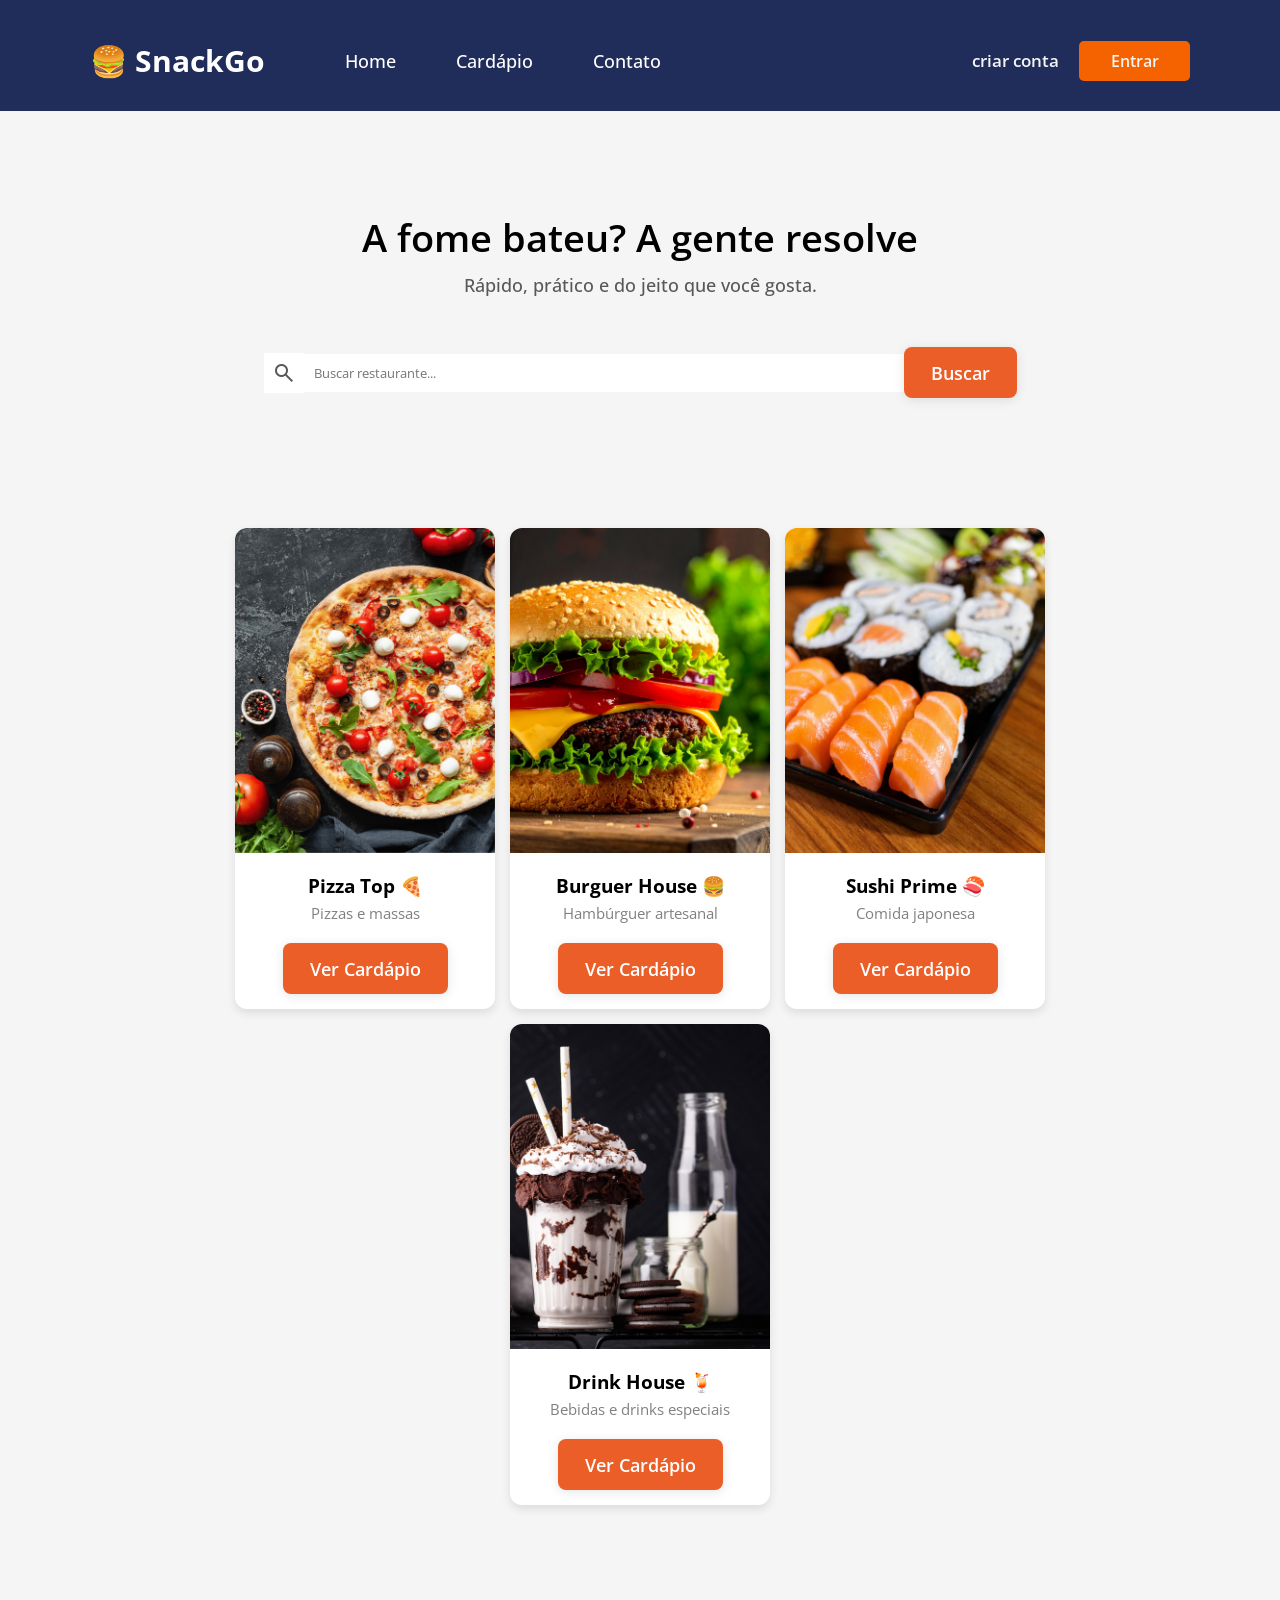
==== src/index.html @ 57ff4b2a "[feat] adiciona página inicial" ====
<!DOCTYPE html>
<html lang="pt-BR">
<head>
  <meta charset="UTF-8">
  <title>SnackGo</title>
  <link rel="stylesheet" href="style.css">
  <link rel="preconnect" href="https://fonts.googleapis.com">
  <link rel="preconnect" href="https://fonts.gstatic.com" crossorigin>

  <link href="https://fonts.googleapis.com/css2?family=Open+Sans:wght@300;400;500;600;700&display=swap" rel="stylesheet">

  <link rel="stylesheet" href="https://fonts.googleapis.com/css2?family=Material+Symbols+Outlined:opsz,wght,FILL,GRAD@20..48,100..700,0..1,-50..200&icon_names=search" />
</head>
<body>

  <!-- HEADER -->
  <header>
    <nav class="header__nav">
      <h1>🍔 SnackGo</h1>
            <ul class="header__menu">
                <li><a class="header__link" href="#">Home</a></li>
                <li><a class="header__link" href="#best-sellers">Cardápio</a></li>
                <li><a class="header__link" href="#contact">Contato</a></li>
            </ul>
    </nav>
    <nav class="login">
      <ul class="header__search">
        <li><a href="/cadastro" class="cadastro__link">criar conta</a></li>
        <li><a href="/login" class="login__link">Entrar</a></li>
      </ul>
    </nav>

  </header>

  <!-- BANNER -->
  <section class="banner">
    <h2>A fome bateu? A gente resolve</h2>
    <p>Rápido, prático e do jeito que você gosta.</p>
    <div class="search">
      <span class="material-symbols-outlined">search</span>
      <input type="text" class="barra-search" placeholder="Buscar restaurante...">
      <button class="button__search">Buscar</button>
    </div>
  </section>

  <!-- LISTA DE RESTAURANTES -->
  <section class="restaurantes">

    <div class="card">
      <img src="img/pizza_banner.png" alt="Restaurante">
      <h3>Pizza Top 🍕</h3>
      <p>Pizzas e massas</p>
      <button class="button__card">Ver Cardápio</button>
    </div>

    <div class="card">
      <img src="img/burger_banner.png" alt="Restaurante">
      <h3>Burguer House 🍔</h3>
      <p>Hambúrguer artesanal</p>
      <button class="button__card">Ver Cardápio</button>
    </div>

    <div class="card">
      <img src="img/sushi_banner.png" alt="Restaurante">
      <h3>Sushi Prime 🍣</h3>
      <p>Comida japonesa</p>
      <button class="button__card">Ver Cardápio</button>
    </div>

    <div class="card">
      <img src="img/drinks_banner.png" alt="Restaurante">
      <h3>Drink House 🍹</h3>
      <p>Bebidas e drinks especiais</p>
      <button class="button__card">Ver Cardápio</button>
    </div>

  </section>

</body>
</html>
---- src/style.css ----
@import url('https://fonts.googleapis.com/css2?family=Open+Sans:ital,wght@0,300..800;1,300..800&display=swap');

* {
  margin: 0;
  padding: 0;
  box-sizing: border-box;
  font-family: 'Open Sans', sans-serif;
}

body {
  background-color: #f5f5f5;
}

/* HEADER */
header {
  background-color: #202C59 /*252422*/;
  color: white;
  padding: 40px 90px 30px 90px;
  display: flex;
  justify-content: space-between;
  align-items: center;

}

.header__nav {
  display: flex;
  align-items: center;
}

.header__nav ul {
  list-style: none;
  display: flex;
  gap: 40px;
}

.header__nav h1 {
  padding-right: 80px;
  font-size: 30px;
}

.header__nav a {
  color: #ffffff;
  text-decoration: none;
  font-size: 18px;
  font-weight: 500;
  position: relative;
  padding-right: 20px;
  padding-bottom: 10px;
}

.header__nav a::after {
  content: "";
  width: 0%;
  height: 2px;
  background-color: #f56200;
  position: absolute;
  bottom: 0;
  left: 0;
  transition: 0.5s ease-in-out;
}

.header__nav a:hover::after {
  width: 100%;
}

.login {
  display: flex;
  align-items: center;
  justify-content: space-between;
}

.login ul {
  list-style: none;
  display: flex;
  align-items: center;
  justify-content: space-around;
}

.login__link {
  background-color: #f56200;
  text-decoration: none;
  color: #F5F5F5;
  padding: 1vh 3.5vh;
  border-radius: 5px;
  font-weight: 600;
  display: inline-block;

  transition:
    background-color 0.3s ease,
    color 0.3s ease,
    transform 0.3s ease,
    box-shadow 0.3s ease;
}

.login__link:hover {
  background-color: #e2e2e2;
  color: #ff6600;
  transform: scale(1.05);
  box-shadow: 0 4px 12px rgba(0,0,0,0.2);
}

.cadastro__link {
  text-decoration: none; 
  color: #F5F5F5;
  position: relative;
  font-size: 17px;
  font-weight: 600;
  position: relative;
  padding-right: 20px;
  padding-bottom:  10px;

  transition:
    color 0.3s ease,
    transform 0.3s ease;
}

.cadastro__link:hover {
  color: #ff6600;
  transform: scale(1.05);
}


/* BANNER */
.banner {
  background: #F5F5F5; /*linear-gradient(135deg, #1d3059, #14213D);*/
  color: #000000;
  text-align: center;
  padding: 100px 20px 0 20px;
}

.banner h2 {
  font-size: 38px;
  font-weight: 600;
}

.banner p {
  color: #585858;
  margin-top: 10px;
  margin-bottom: 50px;
  font-size: 18px;
  font-weight: 500;
}

span {
  display: flex;
  background-color: #ffffff;
  color: #585858;
  justify-content: center;
  padding: 8px;

}

.search {
  display: flex;
  justify-content: center;
  align-items: center;
}

.barra-search {
  padding: 10px;
  width: 600px;
  border-style: hidden;

}

button{
  background-color: #EB5E28;
  color: white;
  border: none;
  border-radius: 8px;
  border-style: none;
  cursor: pointer;
  padding: 1.5vh 3vh;
  font-size: 18px;
  font-weight: 600;
  box-shadow: 0 2px 12px rgba(0,0,0,0.1);
  transition:
    background-color 0.3s ease,
    color 0.3s ease,
    transform 0.3s ease,
    box-shadow 0.3s ease; 
}

button:hover {
  background-color: #603213;
  color: #ff6600;
  transform: scale(1.05);
  box-shadow: 0 4px 12px rgba(0,0,0,0.2);
}

/* RESTAURANTES */
.restaurantes {
  display: flex;
  gap: 15px;
  padding: 130px;
  justify-content: center;
  flex-wrap: wrap;
}

/* CARD */
.card {
  display: flex;
  flex-direction: column;
  justify-content: center;
  background: white;
  width: 260px;
  border-radius: 12px;
  overflow: hidden;
  box-shadow: 0px 4px 10px rgba(0,0,0,0.1);
  text-align: center;
  padding-bottom: 15px;
  transition:
    background-color 0.3s ease,
    color 0.3s ease,
    transform 0.3s ease,
    box-shadow 0.3s ease; 
}

.card:hover{
  transform: scale(1.05);
  box-shadow: 0 4px 12px rgba(0,0,0,0.2);
}

.card img {
  width: 100%;
}

.card h3 {
  margin: 20px 0 5px 0;
}

.card p {
  color: gray;
  margin-bottom: 20px;
  font-size: 15px;
}

.card button {
  background-color: #EB5E28;
  color: white;
  border: none;
  border-radius: 8px;
  cursor: pointer;
  width: fit-content;
  align-self: center;
}

.card button:hover {
  background-color: #f57b0a;
}
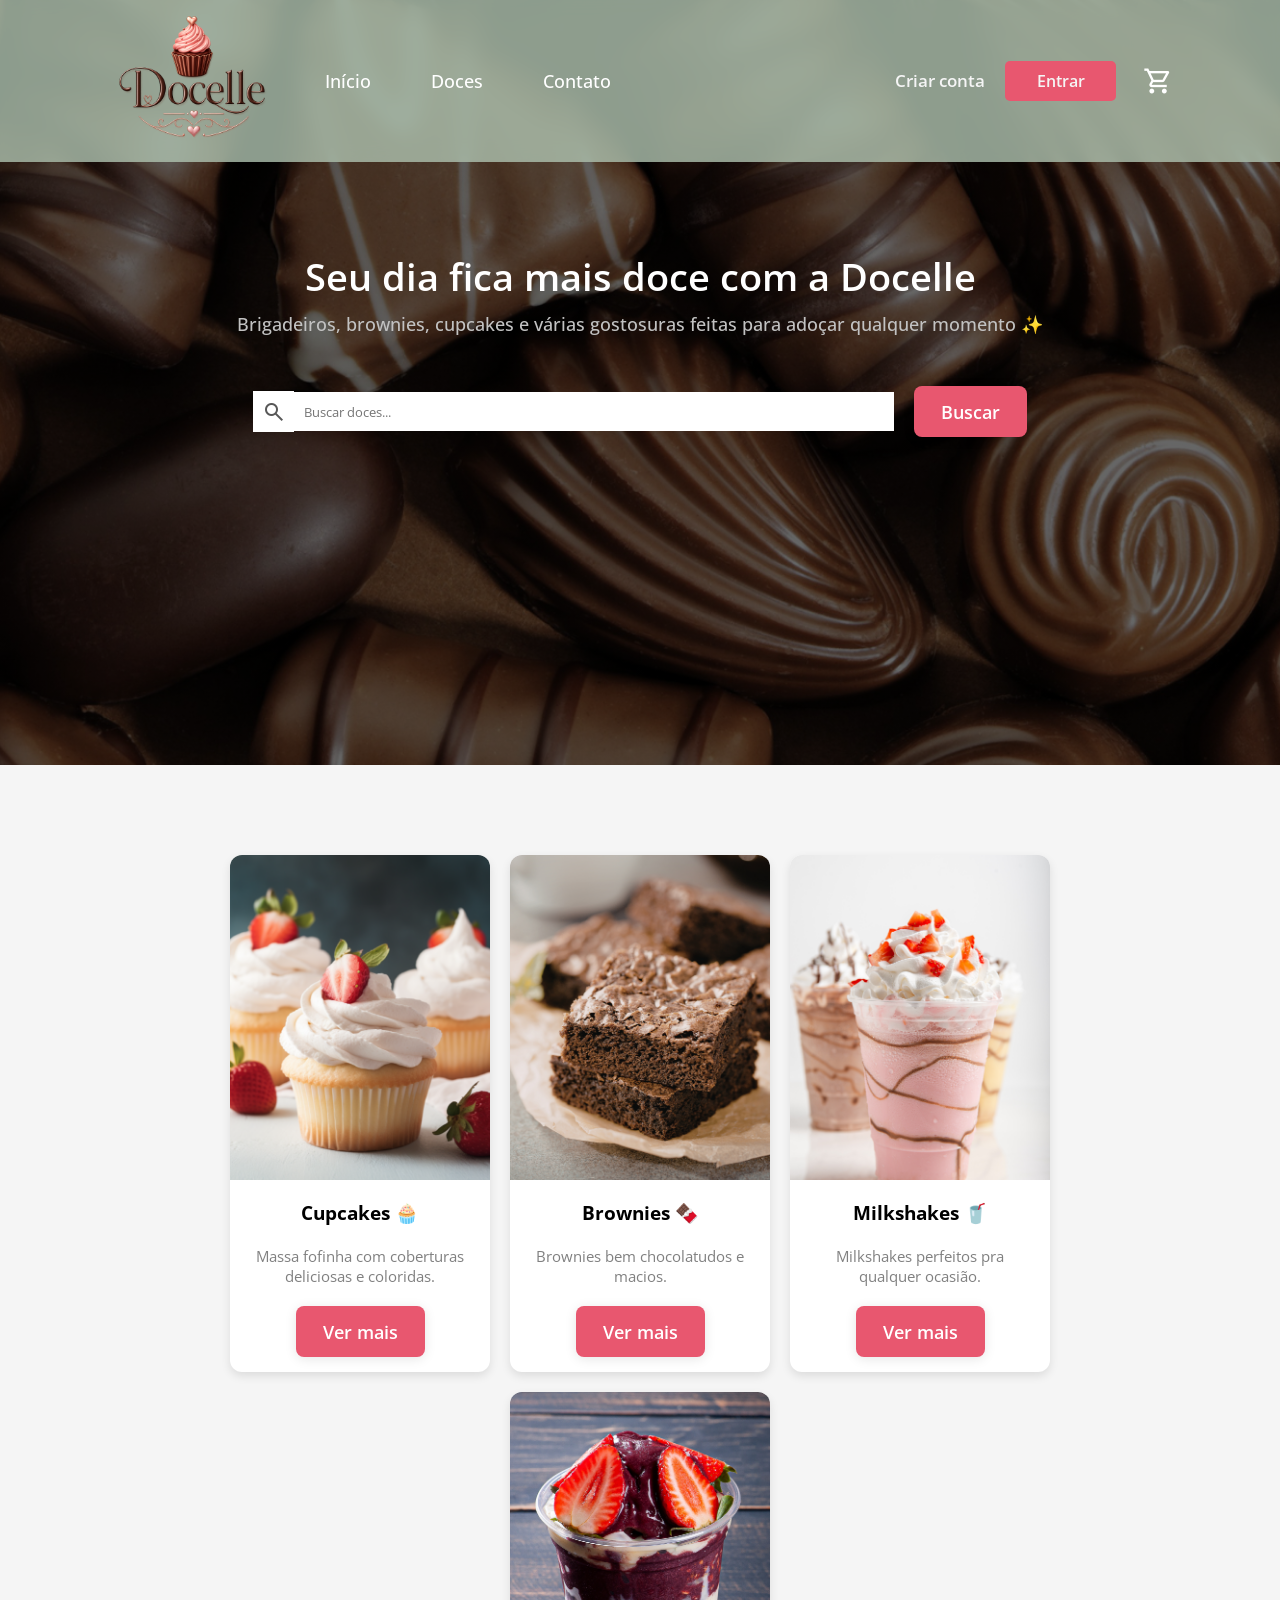
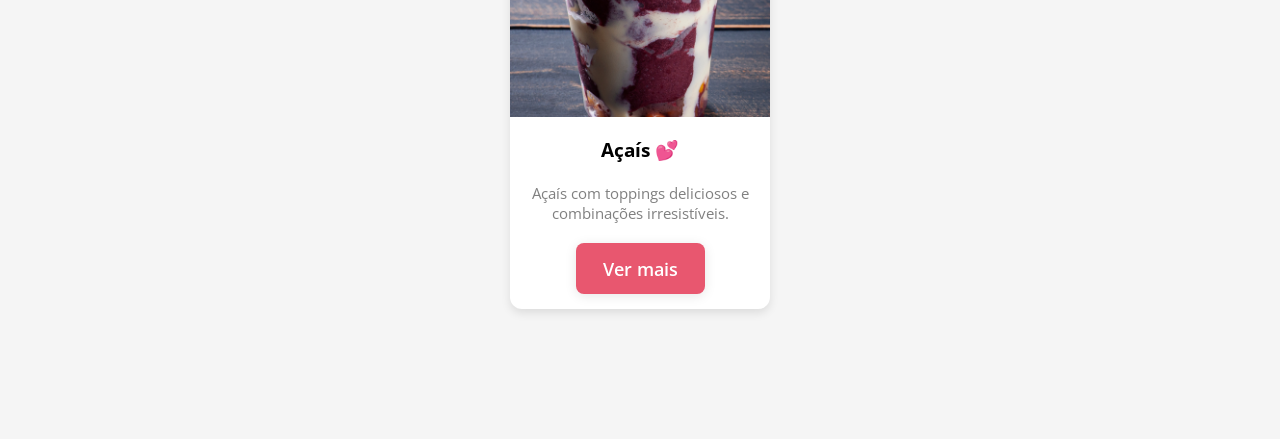
==== commit 6ac7e495: "[ui] adaptando o layout do site" ====
--- a/src/index.html
+++ b/src/index.html
@@ -1,80 +1,164 @@
 <!DOCTYPE html>
 <html lang="pt-BR">
 <head>
-  <meta charset="UTF-8">
-  <title>SnackGo</title>
-  <link rel="stylesheet" href="style.css">
-  <link rel="preconnect" href="https://fonts.googleapis.com">
-  <link rel="preconnect" href="https://fonts.gstatic.com" crossorigin>
+  <meta charset="UTF-8" />
 
-  <link href="https://fonts.googleapis.com/css2?family=Open+Sans:wght@300;400;500;600;700&display=swap" rel="stylesheet">
+  <meta name="viewport" content="width=device-width, initial-scale=1.0" />
 
-  <link rel="stylesheet" href="https://fonts.googleapis.com/css2?family=Material+Symbols+Outlined:opsz,wght,FILL,GRAD@20..48,100..700,0..1,-50..200&icon_names=search" />
+  <meta
+    name="description"
+    content="Docelle: doces finos, sobremesas encantadoras e cafés especiais feitos para adoçar seus momentos."
+  />
+
+  <meta name="robots" content="index, follow" />
+
+  <title>Docelle | Doces que encantam</title>
+
+  <!-- Open Graph -->
+  <meta property="og:type" content="website" />
+  <meta property="og:title" content="Docelle | Doces que encantam" />
+  <meta
+    property="og:description"
+    content="Descubra doces artesanais, sobremesas premium e sabores irresistíveis na Docelle."
+  />
+  <meta property="og:image" content="img/logo.png" />
+
+  <!-- Twitter -->
+  <meta name="twitter:card" content="summary_large_image" />
+  <meta name="twitter:title" content="Docelle | Doces que encantam" />
+  <meta
+    name="twitter:description"
+    content="Uma experiência doce, delicada e inesquecível."
+  />
+  <meta name="twitter:image" content="img/logo.png" />
+
+  <link rel="icon" href="img/icon.png" />
+
+  <!-- FONTES -->
+  <link rel="preconnect" href="https://fonts.googleapis.com" />
+  <link rel="preconnect" href="https://fonts.gstatic.com" crossorigin />
+
+  <link
+    href="https://fonts.googleapis.com/css2?family=Playfair+Display:wght@500;700&family=Poppins:wght@300;400;500;600&display=swap"
+    rel="stylesheet"
+  />
+
+  <link
+    rel="stylesheet"
+    href="https://fonts.googleapis.com/css2?family=Material+Symbols+Outlined"
+  />
+
+  <link 
+    rel="cart" 
+    href="https://fonts.googleapis.com/css2?family=Material+Symbols+Outlined:opsz,wght,FILL,GRAD@24,400,0,0&icon_names=shopping_cart" 
+    />
+
+  <link rel="stylesheet" href="style.css" />
 </head>
+
 <body>
 
   <!-- HEADER -->
   <header>
     <nav class="header__nav">
-      <h1>🍔 SnackGo</h1>
-            <ul class="header__menu">
-                <li><a class="header__link" href="#">Home</a></li>
-                <li><a class="header__link" href="#best-sellers">Cardápio</a></li>
-                <li><a class="header__link" href="#contact">Contato</a></li>
-            </ul>
-    </nav>
-    <nav class="login">
-      <ul class="header__search">
-        <li><a href="/cadastro" class="cadastro__link">criar conta</a></li>
-        <li><a href="/login" class="login__link">Entrar</a></li>
+
+      <div class="logo">
+        <img src="img/logo.png" alt="Logo Docelle" class="logo__img" />
+      </div>
+
+      <ul class="header__menu">
+        <li><a class="header__link" href="#">Início</a></li>
+        <li><a class="header__link" href="#best-sellers">Doces</a></li>
+        <li><a class="header__link" href="#contact">Contato</a></li>
       </ul>
     </nav>
 
+    <nav class="login">
+      <ul class="header__search">
+        <li><a href="/cadastro" class="cadastro__link">Criar conta</a></li>
+        <li><a href="/login" class="login__link">Entrar</a></li>
+        
+      </ul>
+      <span class="material-symbols-outlined">shopping_cart</span>
+    </nav>
   </header>
 
   <!-- BANNER -->
-  <section class="banner">
-    <h2>A fome bateu? A gente resolve</h2>
-    <p>Rápido, prático e do jeito que você gosta.</p>
-    <div class="search">
-      <span class="material-symbols-outlined">search</span>
-      <input type="text" class="barra-search" placeholder="Buscar restaurante...">
-      <button class="button__search">Buscar</button>
-    </div>
-  </section>
+<section class="banner">
 
-  <!-- LISTA DE RESTAURANTES -->
-  <section class="restaurantes">
+  <h2>Seu dia fica mais doce com a Docelle</h2>
 
-    <div class="card">
-      <img src="img/pizza_banner.png" alt="Restaurante">
-      <h3>Pizza Top 🍕</h3>
-      <p>Pizzas e massas</p>
-      <button class="button__card">Ver Cardápio</button>
-    </div>
+  <p>
+    Brigadeiros, brownies, cupcakes e várias gostosuras feitas
+    para adoçar qualquer momento ✨
+  </p>
 
-    <div class="card">
-      <img src="img/burger_banner.png" alt="Restaurante">
-      <h3>Burguer House 🍔</h3>
-      <p>Hambúrguer artesanal</p>
-      <button class="button__card">Ver Cardápio</button>
-    </div>
+  <div class="search">
+    <span class="material-symbols-outlined">search</span>
 
-    <div class="card">
-      <img src="img/sushi_banner.png" alt="Restaurante">
-      <h3>Sushi Prime 🍣</h3>
-      <p>Comida japonesa</p>
-      <button class="button__card">Ver Cardápio</button>
-    </div>
+    <input
+      type="text"
+      class="barra-search"
+      placeholder="Buscar doces..."
+    />
 
-    <div class="card">
-      <img src="img/drinks_banner.png" alt="Restaurante">
-      <h3>Drink House 🍹</h3>
-      <p>Bebidas e drinks especiais</p>
-      <button class="button__card">Ver Cardápio</button>
-    </div>
+    <button class="button__search">Buscar</button>
+  </div>
 
-  </section>
+</section>
+
+<!-- PRODUTOS -->
+<section class="restaurantes" id="best-sellers">
+
+  <div class="card">
+    <img src="img/cupcake_banner.png" alt="Cupcake" />
+
+    <h3>Cupcakes 🧁</h3>
+
+    <p>
+      Massa fofinha com coberturas deliciosas e coloridas.
+    </p>
+
+    <button class="button__card">Ver mais</button>
+  </div>
+
+  <div class="card">
+    <img src="img/brownie_banner.png" alt="Brownie" />
+
+    <h3>Brownies 🍫</h3>
+
+    <p>
+      Brownies bem chocolatudos e macios.
+    </p>
+
+    <button class="button__card">Ver mais</button>
+  </div>
+
+  <div class="card">
+    <img src="img/milkshake_banner.png" alt="Macaron" />
+
+    <h3>Milkshakes 🥤</h3>
+
+    <p>
+      Milkshakes perfeitos pra qualquer ocasião.
+    </p>
+
+    <button class="button__card">Ver mais</button>
+  </div>
+
+  <div class="card">
+    <img src="img/acai_banner.png" alt="Morango com chocolate" />
+
+    <h3>Açaís 💕</h3>
+
+    <p>
+      Açaís com toppings deliciosos e combinações irresistíveis.
+    </p>
+
+    <button class="button__card">Ver mais</button>
+  </div>
+
+</section>
 
 </body>
-</html>+</html>
--- a/src/style.css
+++ b/src/style.css
@@ -9,17 +9,30 @@
 
 body {
   background-color: #f5f5f5;
+  padding-top: 00px;
 }
 
 /* HEADER */
 header {
-  background-color: #202C59 /*252422*/;
   color: white;
-  padding: 40px 90px 30px 90px;
+  padding: 15px 80px;
   display: flex;
   justify-content: space-between;
   align-items: center;
-
+  position: fixed;
+  top: 0;
+  width: 100%;
+
+  background: rgba(176, 196, 177, 0.8);
+
+  backdrop-filter: blur(10px);
+
+  z-index: 1000;
+}
+
+.logo__img {
+  width: 25vh;
+  margin-right: 20px;
 }
 
 .header__nav {
@@ -52,7 +65,7 @@
   content: "";
   width: 0%;
   height: 2px;
-  background-color: #f56200;
+  background-color: #e8576f;
   position: absolute;
   bottom: 0;
   left: 0;
@@ -77,7 +90,7 @@
 }
 
 .login__link {
-  background-color: #f56200;
+  background-color: #e8576f;
   text-decoration: none;
   color: #F5F5F5;
   padding: 1vh 3.5vh;
@@ -94,7 +107,7 @@
 
 .login__link:hover {
   background-color: #e2e2e2;
-  color: #ff6600;
+  color: #e8576f;
   transform: scale(1.05);
   box-shadow: 0 4px 12px rgba(0,0,0,0.2);
 }
@@ -115,38 +128,59 @@
 }
 
 .cadastro__link:hover {
-  color: #ff6600;
-  transform: scale(1.05);
-}
-
+  color: #e8576f;
+  transform: scale(1.05);
+}
+
+.login span {
+  color: #ffffff;
+  font-size: 30px;
+  margin: 3vh;
+  position: relative;
+  transition:
+    color 0.3s ease,
+    transform 0.3s ease;
+}
+
+.login span:hover {
+  color: #e8576f;
+  transform: scale(1.2);
+}
 
 /* BANNER */
 .banner {
-  background: #F5F5F5; /*linear-gradient(135deg, #1d3059, #14213D);*/
-  color: #000000;
+  background-image: 
+    linear-gradient(rgba(0,0,0,0.6), rgba(0,0,0,0.6)),
+    url("img/banners.png"); /*linear-gradient(135deg, #1d3059, #14213D);*/
+    background-size: cover;
+  background-position: center;
+  background-repeat: no-repeat;
+
+  min-height: 85vh;
+  color: #ffffff;
   text-align: center;
-  padding: 100px 20px 0 20px;
+  padding: 130px 20px 0 20px;
 }
 
 .banner h2 {
   font-size: 38px;
   font-weight: 600;
+  margin-top: 120px;
 }
 
 .banner p {
-  color: #585858;
+  color: #c2c2c2;
   margin-top: 10px;
   margin-bottom: 50px;
   font-size: 18px;
   font-weight: 500;
 }
 
-span {
-  display: flex;
+.search span {
   background-color: #ffffff;
   color: #585858;
   justify-content: center;
-  padding: 8px;
+  padding: 8.4px;
 
 }
 
@@ -157,15 +191,17 @@
 }
 
 .barra-search {
-  padding: 10px;
+  padding: 10.1px;
   width: 600px;
   border-style: hidden;
 
 }
 
 button{
-  background-color: #EB5E28;
+  background-color: #e8576f;
   color: white;
+  width: fit-content;
+  align-self: center;
   border: none;
   border-radius: 8px;
   border-style: none;
@@ -182,17 +218,21 @@
 }
 
 button:hover {
-  background-color: #603213;
-  color: #ff6600;
+  background-color: #B0C4B1; /*B0C4B1*/
+  color: #4A5759;
   transform: scale(1.05);
   box-shadow: 0 4px 12px rgba(0,0,0,0.2);
+}
+
+.button__search {
+  margin-left: 20px;
 }
 
 /* RESTAURANTES */
 .restaurantes {
   display: flex;
-  gap: 15px;
-  padding: 130px;
+  gap: 20px;
+  padding: 90px 130px 130px 130px;
   justify-content: center;
   flex-wrap: wrap;
 }
@@ -202,6 +242,7 @@
   display: flex;
   flex-direction: column;
   justify-content: center;
+  align-items: center;
   background: white;
   width: 260px;
   border-radius: 12px;
@@ -226,25 +267,12 @@
 }
 
 .card h3 {
-  margin: 20px 0 5px 0;
+  margin: 20px 0 0 0;
+  font-size: 19px;
 }
 
 .card p {
   color: gray;
-  margin-bottom: 20px;
+  margin: 20px 15px;
   font-size: 15px;
-}
-
-.card button {
-  background-color: #EB5E28;
-  color: white;
-  border: none;
-  border-radius: 8px;
-  cursor: pointer;
-  width: fit-content;
-  align-self: center;
-}
-
-.card button:hover {
-  background-color: #f57b0a;
 }
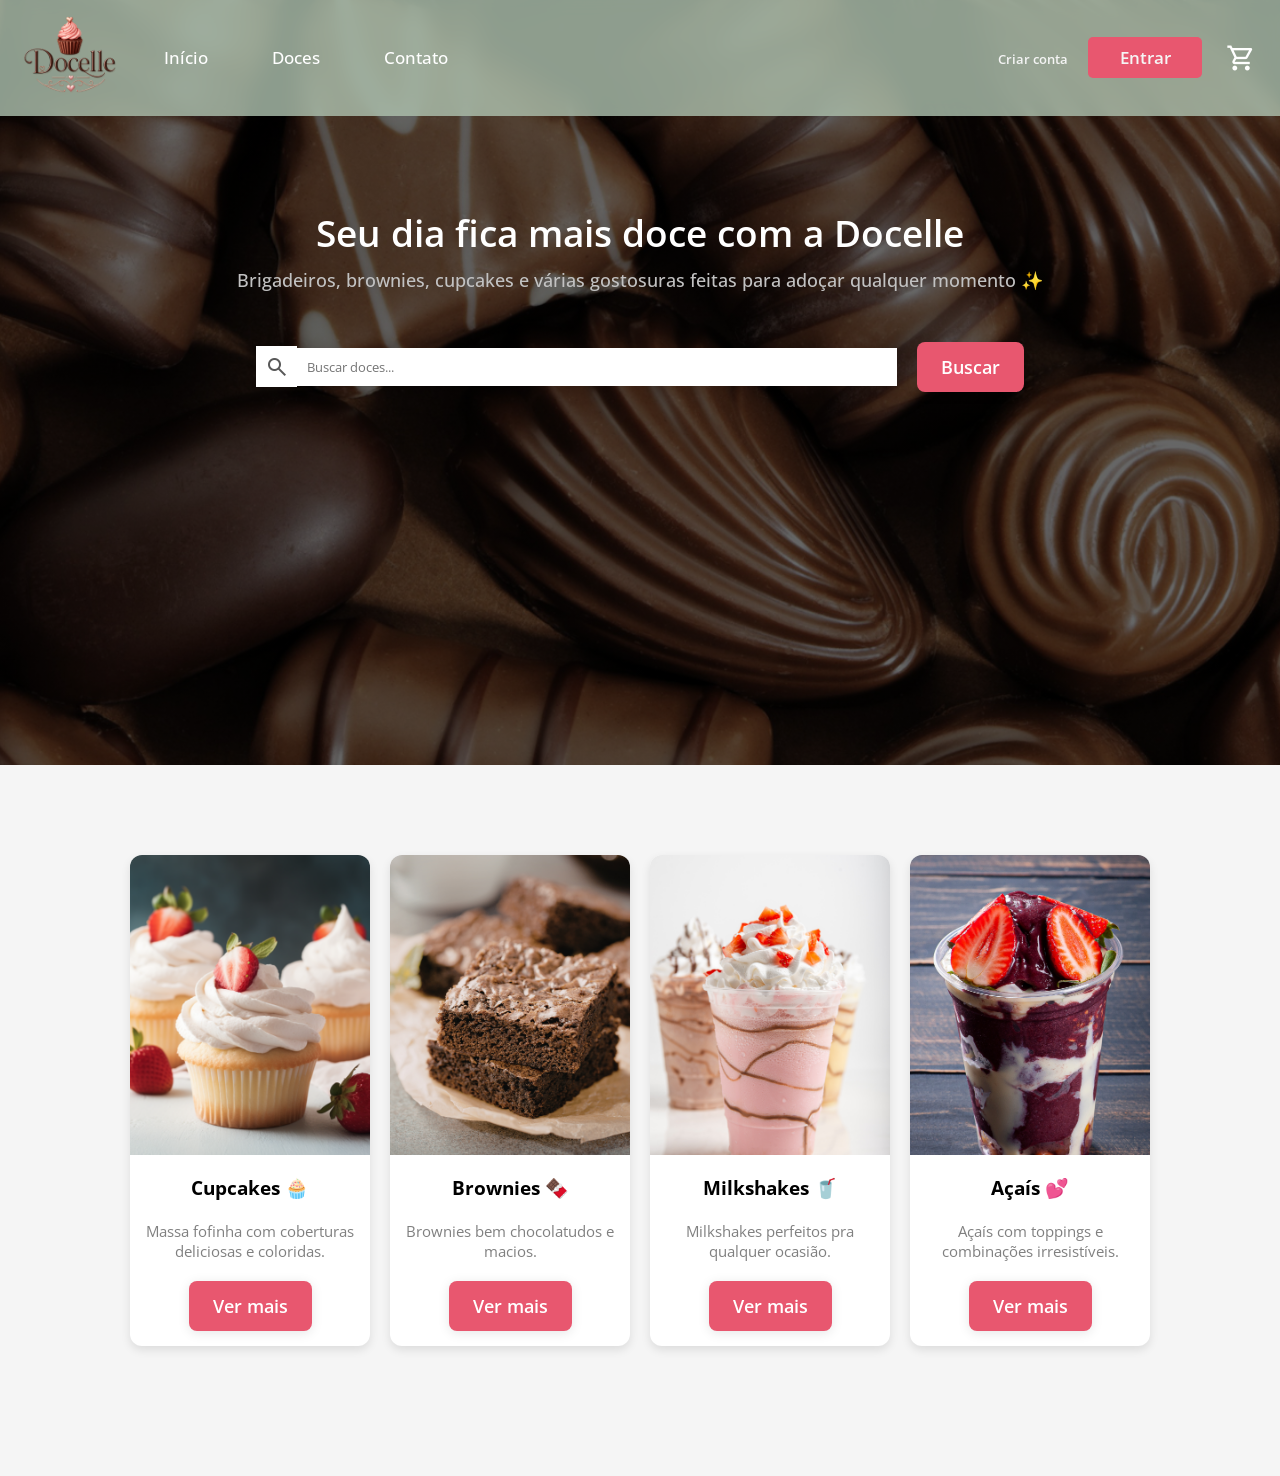
==== commit 36e8e353: "[fix] corrige tamanho das fontes" ====
--- a/src/index.html
+++ b/src/index.html
@@ -152,7 +152,7 @@
     <h3>Açaís 💕</h3>
 
     <p>
-      Açaís com toppings deliciosos e combinações irresistíveis.
+      Açaís com toppings e combinações irresistíveis.
     </p>
 
     <button class="button__card">Ver mais</button>
--- a/src/style.css
+++ b/src/style.css
@@ -9,13 +9,12 @@
 
 body {
   background-color: #f5f5f5;
-  padding-top: 00px;
 }
 
 /* HEADER */
 header {
   color: white;
-  padding: 15px 80px;
+  padding: 1rem 0;
   display: flex;
   justify-content: space-between;
   align-items: center;
@@ -31,8 +30,8 @@
 }
 
 .logo__img {
-  width: 25vh;
-  margin-right: 20px;
+  width: clamp(100px, 12vw, 140px);
+  margin-right: 1.5rem;
 }
 
 .header__nav {
@@ -43,22 +42,18 @@
 .header__nav ul {
   list-style: none;
   display: flex;
-  gap: 40px;
-}
-
-.header__nav h1 {
-  padding-right: 80px;
-  font-size: 30px;
-}
+  gap: 2rem;
+}
+
 
 .header__nav a {
   color: #ffffff;
   text-decoration: none;
-  font-size: 18px;
+  font-size: clamp(0.1rem, 1.3vw, 1.3rem);
   font-weight: 500;
   position: relative;
-  padding-right: 20px;
-  padding-bottom: 10px;
+  padding-right: 2rem;
+  padding-bottom: 0.5rem;
 }
 
 .header__nav a::after {
@@ -92,6 +87,7 @@
 .login__link {
   background-color: #e8576f;
   text-decoration: none;
+  font-size: clamp(0.1rem, 1.3vw, 1.3rem);
   color: #F5F5F5;
   padding: 1vh 3.5vh;
   border-radius: 5px;
@@ -116,7 +112,7 @@
   text-decoration: none; 
   color: #F5F5F5;
   position: relative;
-  font-size: 17px;
+  font-size: clamp(0.1rem, 1vw, 1rem);
   font-weight: 600;
   position: relative;
   padding-right: 20px;
@@ -135,7 +131,7 @@
 .login span {
   color: #ffffff;
   font-size: 30px;
-  margin: 3vh;
+  margin: 1.5rem;
   position: relative;
   transition:
     color 0.3s ease,
@@ -159,13 +155,13 @@
   min-height: 85vh;
   color: #ffffff;
   text-align: center;
-  padding: 130px 20px 0 20px;
+  padding: 10rem 2rem 0 2rem;
 }
 
 .banner h2 {
-  font-size: 38px;
+  font-size: clamp(0.1rem, 2.3rem, 2.5rem);
   font-weight: 600;
-  margin-top: 120px;
+  margin-top: 3rem;
 }
 
 .banner p {
@@ -206,7 +202,7 @@
   border-radius: 8px;
   border-style: none;
   cursor: pointer;
-  padding: 1.5vh 3vh;
+  padding: 0.8rem 1.5rem;
   font-size: 18px;
   font-weight: 600;
   box-shadow: 0 2px 12px rgba(0,0,0,0.1);
@@ -234,7 +230,6 @@
   gap: 20px;
   padding: 90px 130px 130px 130px;
   justify-content: center;
-  flex-wrap: wrap;
 }
 
 /* CARD */
@@ -275,4 +270,87 @@
   color: gray;
   margin: 20px 15px;
   font-size: 15px;
+}
+
+@media (max-width: 480px) {
+  header {
+    flex-direction: row;
+    align-items: center;
+    gap: 0.5rem;
+    padding: 1rem;
+  }
+
+  .logo__img {
+    width: clamp(80px, 30vw, 120px);
+    margin-right: 0rem;
+  }
+
+  .header__nav ul {
+    display: none;
+  }
+
+  .login__link {
+    padding: 0.5rem 1rem;
+    border-radius: 5px;
+    font-size: 0.8rem;
+  }
+
+  .login span{
+    margin-right: 0.1rem;
+    margin-left: 0.9rem;
+  }
+
+  .cadastro__link {
+    font-size: 0.8rem;
+  }
+
+  .search span {
+    padding: 7.4px;
+  }
+
+  .banner {
+    padding: 8rem 1.4rem 0 1.4rem;
+  }
+
+  .banner h2 {
+    font-size: clamp(1.5rem, 6vw, 2.2rem);
+    margin-top: 8rem;
+  }
+
+  button{
+    padding: 0.7rem 1.2rem;
+    font-size: 0.8rem;
+  }
+
+  .button__card {
+    padding: 0.3rem 0.8rem;
+    font-size: 0.8rem;
+  }
+
+  .restaurantes {
+    display: grid;
+    grid-template-columns: repeat(auto-fit, minmax(180px, 1fr));
+    gap: 1rem;
+    padding: 1rem;
+    justify-content: center;
+    align-items: center;
+    justify-items: center;
+    margin-top: 3rem;
+  }
+
+  .card {
+    width: 100%;
+    max-width: 180px;
+    padding-bottom: 15px;
+  }
+
+  .card h3 {
+    margin: 1rem 0 0 0;
+    font-size: 0.9rem;
+  }
+
+  .card p {
+    margin: 1rem 15px;
+    font-size: 0.6rem;
+  }
 }
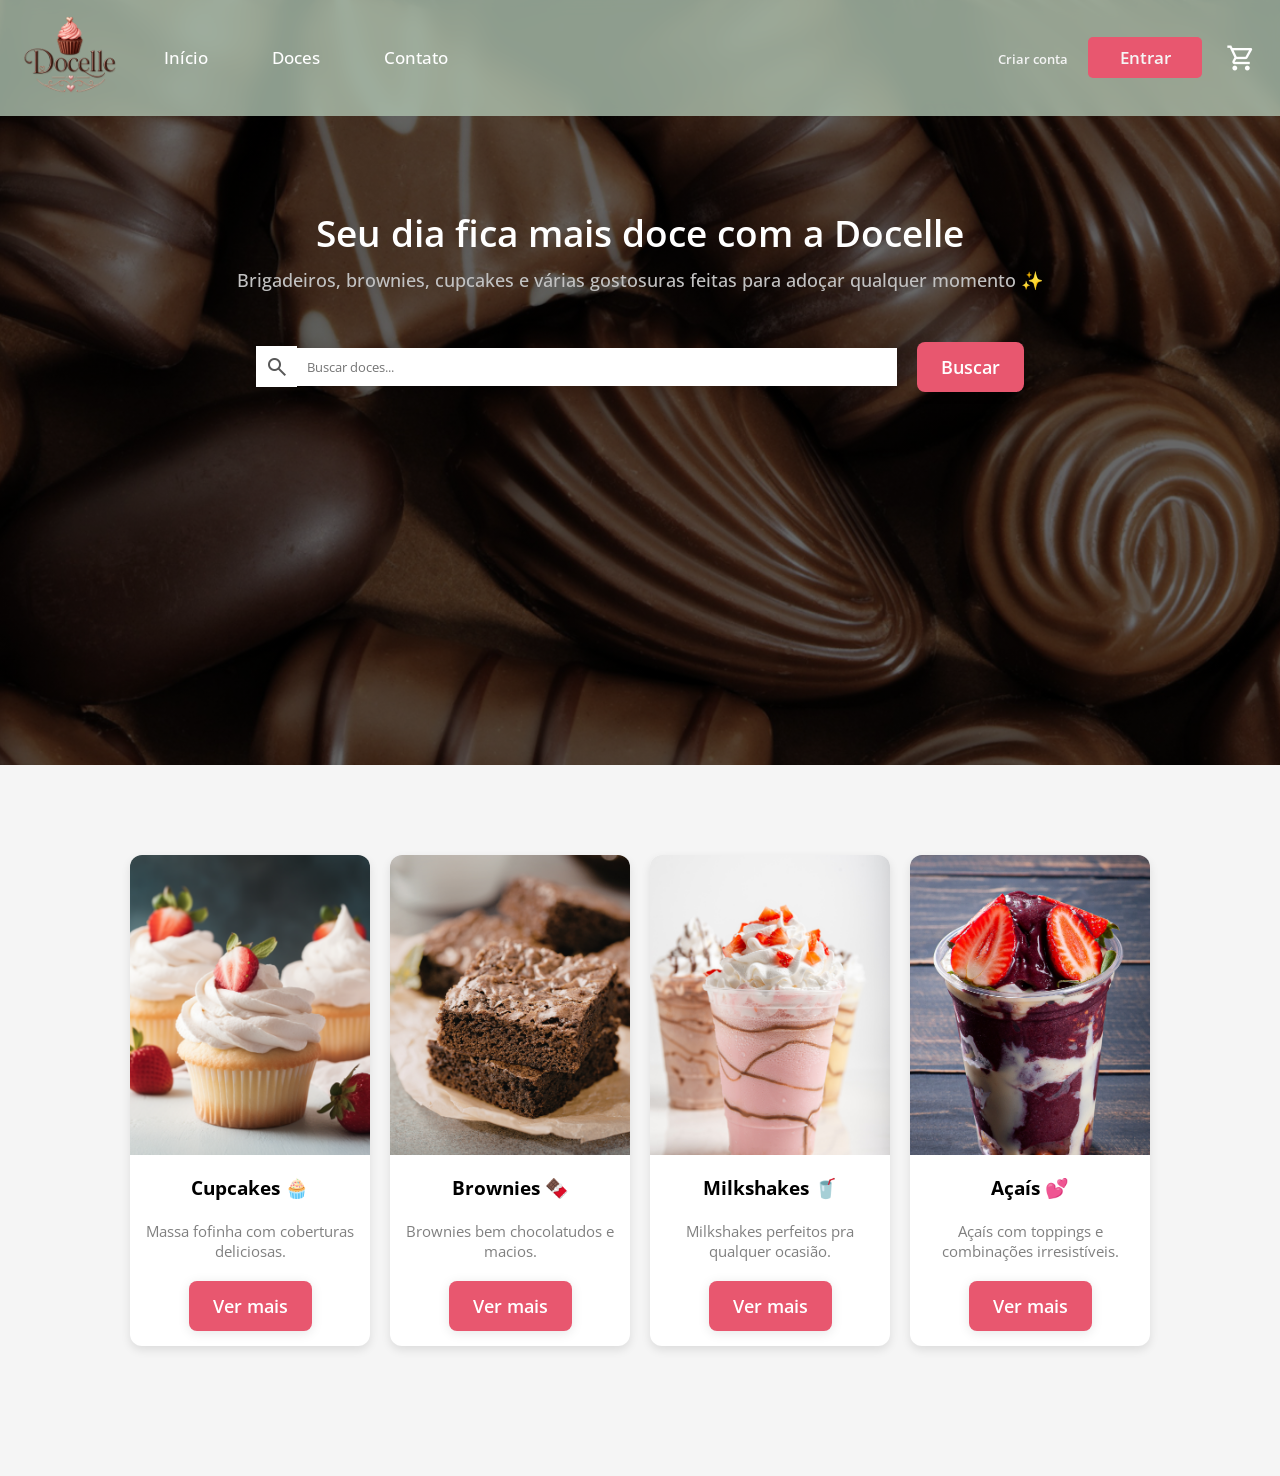
==== commit 4d36be81: "[ui] adaptando o layout do site" ====
--- a/src/index.html
+++ b/src/index.html
@@ -21,7 +21,7 @@
     property="og:description"
     content="Descubra doces artesanais, sobremesas premium e sabores irresistíveis na Docelle."
   />
-  <meta property="og:image" content="img/logo.png" />
+  <meta property="og:image" content="img/banner_link.png" />
 
   <!-- Twitter -->
   <meta name="twitter:card" content="summary_large_image" />
@@ -30,7 +30,7 @@
     name="twitter:description"
     content="Uma experiência doce, delicada e inesquecível."
   />
-  <meta name="twitter:image" content="img/logo.png" />
+  <meta name="twitter:image" content="img/banner_link.png" />
 
   <link rel="icon" href="img/icon.png" />
 
@@ -116,7 +116,7 @@
     <h3>Cupcakes 🧁</h3>
 
     <p>
-      Massa fofinha com coberturas deliciosas e coloridas.
+      Massa fofinha com coberturas deliciosas.
     </p>
 
     <button class="button__card">Ver mais</button>
--- a/src/style.css
+++ b/src/style.css
@@ -330,8 +330,8 @@
   .restaurantes {
     display: grid;
     grid-template-columns: repeat(auto-fit, minmax(180px, 1fr));
-    gap: 1rem;
-    padding: 1rem;
+    gap: 0.5rem;
+    padding: 0.8rem;
     justify-content: center;
     align-items: center;
     justify-items: center;
@@ -340,17 +340,17 @@
 
   .card {
     width: 100%;
-    max-width: 180px;
+    max-width: 130px;
     padding-bottom: 15px;
   }
 
   .card h3 {
     margin: 1rem 0 0 0;
-    font-size: 0.9rem;
+    font-size: 0.7rem;
   }
 
   .card p {
     margin: 1rem 15px;
-    font-size: 0.6rem;
+    font-size: 0.4rem;
   }
 }
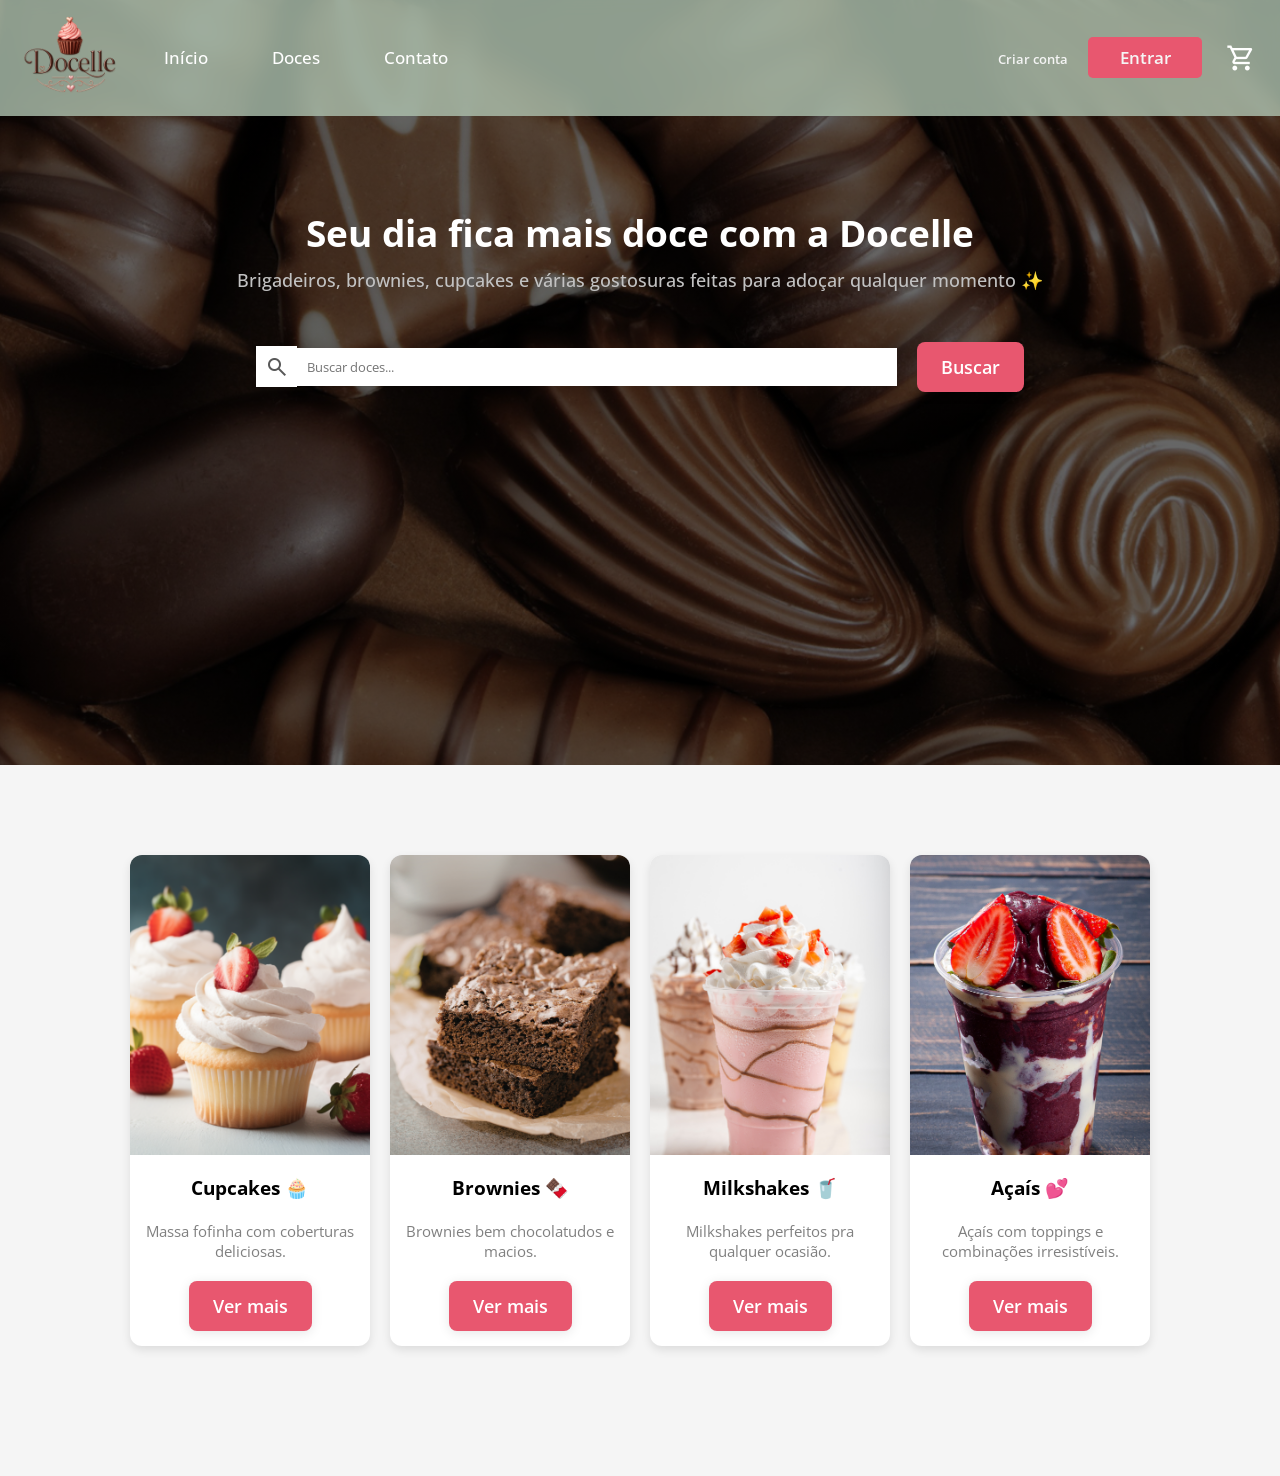
==== commit d7fab2b8: "[feat] adiciona página nova para cart" ====
--- a/src/index.html
+++ b/src/index.html
@@ -79,7 +79,11 @@
         <li><a href="/login" class="login__link">Entrar</a></li>
         
       </ul>
-      <span class="material-symbols-outlined">shopping_cart</span>
+      <a href="/src/cart.html">
+        <span class="material-symbols-outlined">
+          shopping_cart
+        </span>
+      </a>
     </nav>
   </header>
 
--- a/src/style.css
+++ b/src/style.css
@@ -160,7 +160,7 @@
 
 .banner h2 {
   font-size: clamp(0.1rem, 2.3rem, 2.5rem);
-  font-weight: 600;
+  font-weight: 700;
   margin-top: 3rem;
 }
 
@@ -317,6 +317,10 @@
     margin-top: 8rem;
   }
 
+  .banner p {
+    font-size: 15px;
+  }
+
   button{
     padding: 0.7rem 1.2rem;
     font-size: 0.8rem;
@@ -329,9 +333,9 @@
 
   .restaurantes {
     display: grid;
-    grid-template-columns: repeat(auto-fit, minmax(180px, 1fr));
-    gap: 0.5rem;
-    padding: 0.8rem;
+    grid-template-columns: repeat(auto-fit, minmax(140px, 1fr));
+    gap: 0.1rem;
+    padding: 2.5rem;
     justify-content: center;
     align-items: center;
     justify-items: center;
@@ -340,17 +344,18 @@
 
   .card {
     width: 100%;
-    max-width: 130px;
+    max-width: 150px;
     padding-bottom: 15px;
+    margin-bottom: 2rem;
   }
 
   .card h3 {
     margin: 1rem 0 0 0;
-    font-size: 0.7rem;
+    font-size: 0.8rem;
   }
 
   .card p {
-    margin: 1rem 15px;
-    font-size: 0.4rem;
+    margin: 10px 10px 1rem 10px;
+    font-size: 0.6rem;
   }
 }
